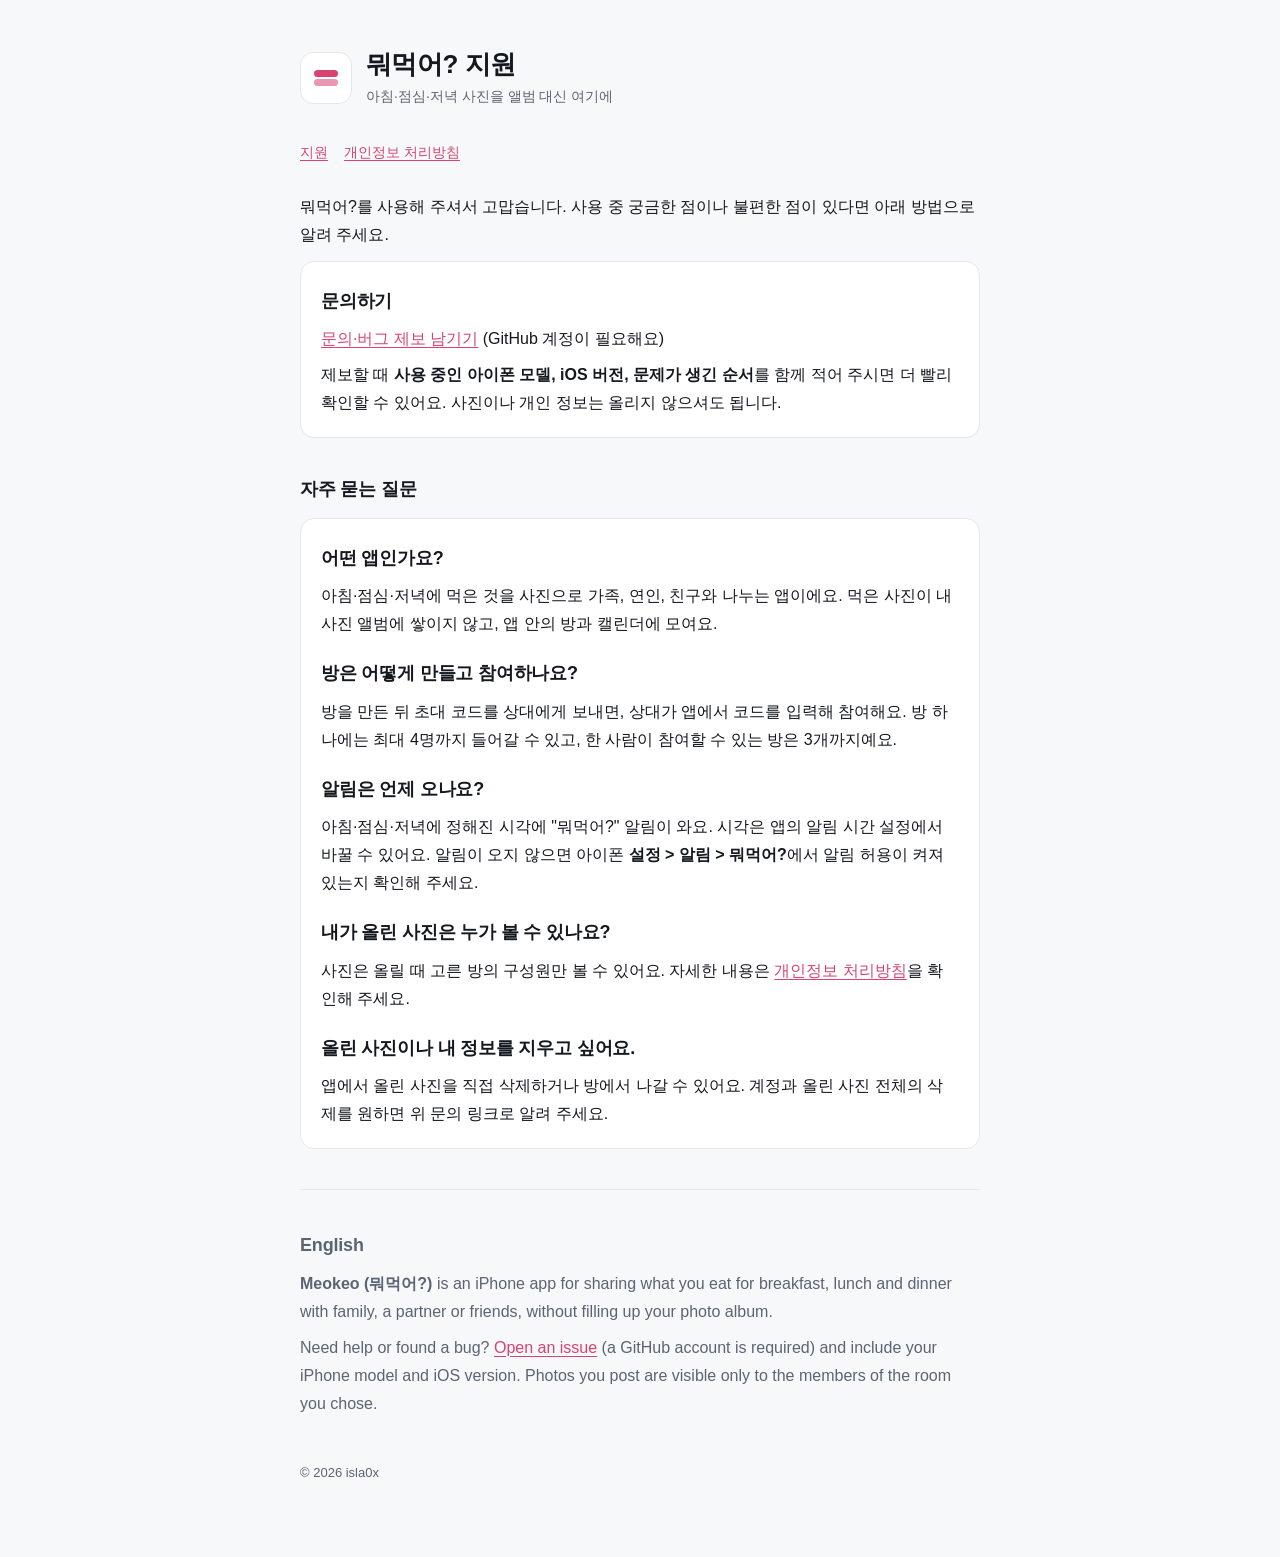
==== docs/index.html @ e776bd23 "지원·개인정보 처리방침 페이지 추가 (docs/) Co-Authored-By: Claude Sonnet 5.5 <noreply@anthropic.com> Claude-Session" ====
<!doctype html>
<html lang="ko">
<head>
<meta charset="utf-8">
<meta name="viewport" content="width=device-width,initial-scale=1">
<title>뭐먹어? 지원 · Meokeo Support</title>
<meta name="description" content="뭐먹어? 앱의 사용법과 문의 방법을 안내합니다.">
<link rel="stylesheet" href="style.css">
</head>
<body>
<div class="wrap">
  <header>
    <div class="mark" aria-hidden="true"><div><i></i><i></i></div></div>
    <div>
      <h1>뭐먹어? 지원</h1>
      <p class="sub">아침·점심·저녁 사진을 앨범 대신 여기에</p>
    </div>
  </header>
  <nav><a href="./">지원</a><a href="privacy.html">개인정보 처리방침</a></nav>

  <p>뭐먹어?를 사용해 주셔서 고맙습니다. 사용 중 궁금한 점이나 불편한 점이 있다면 아래 방법으로 알려 주세요.</p>

  <div class="card">
    <h2>문의하기</h2>
    <p><a href="https://github.com/isla0x/meokeo/issues/new">문의·버그 제보 남기기</a> (GitHub 계정이 필요해요)</p>
    <p>제보할 때 <strong>사용 중인 아이폰 모델, iOS 버전, 문제가 생긴 순서</strong>를 함께 적어 주시면 더 빨리 확인할 수 있어요. 사진이나 개인 정보는 올리지 않으셔도 됩니다.</p>
  </div>

  <h2>자주 묻는 질문</h2>

  <div class="card">
    <h2>어떤 앱인가요?</h2>
    <p>아침·점심·저녁에 먹은 것을 사진으로 가족, 연인, 친구와 나누는 앱이에요. 먹은 사진이 내 사진 앨범에 쌓이지 않고, 앱 안의 방과 캘린더에 모여요.</p>

    <h2>방은 어떻게 만들고 참여하나요?</h2>
    <p>방을 만든 뒤 초대 코드를 상대에게 보내면, 상대가 앱에서 코드를 입력해 참여해요. 방 하나에는 최대 4명까지 들어갈 수 있고, 한 사람이 참여할 수 있는 방은 3개까지예요.</p>

    <h2>알림은 언제 오나요?</h2>
    <p>아침·점심·저녁에 정해진 시각에 "뭐먹어?" 알림이 와요. 시각은 앱의 알림 시간 설정에서 바꿀 수 있어요. 알림이 오지 않으면 아이폰 <strong>설정 &gt; 알림 &gt; 뭐먹어?</strong>에서 알림 허용이 켜져 있는지 확인해 주세요.</p>

    <h2>내가 올린 사진은 누가 볼 수 있나요?</h2>
    <p>사진은 올릴 때 고른 방의 구성원만 볼 수 있어요. 자세한 내용은 <a href="privacy.html">개인정보 처리방침</a>을 확인해 주세요.</p>

    <h2>올린 사진이나 내 정보를 지우고 싶어요.</h2>
    <p>앱에서 올린 사진을 직접 삭제하거나 방에서 나갈 수 있어요. 계정과 올린 사진 전체의 삭제를 원하면 위 문의 링크로 알려 주세요.</p>
  </div>

  <hr>
  <section class="en" lang="en">
    <h2>English</h2>
    <p><strong>Meokeo (뭐먹어?)</strong> is an iPhone app for sharing what you eat for breakfast, lunch and dinner with family, a partner or friends, without filling up your photo album.</p>
    <p>Need help or found a bug? <a href="https://github.com/isla0x/meokeo/issues/new">Open an issue</a> (a GitHub account is required) and include your iPhone model and iOS version. Photos you post are visible only to the members of the room you chose.</p>
  </section>

  <footer>© 2026 isla0x</footer>
</div>
</body>
</html>
---- docs/style.css ----
:root{
  --bg:#f7f8fa; --card:#ffffff; --fg:#14181f; --muted:#5b6472; --line:#e3e7ee;
  --accent:#d6446f; --accent-soft:#fde6ee;
}
@media (prefers-color-scheme: dark){
  :root{ --bg:#0f1218; --card:#171b23; --fg:#eef1f6; --muted:#9aa4b4; --line:#272d38; --accent:#f58aa8; --accent-soft:#3a1c27; }
}
*{box-sizing:border-box}
html{-webkit-text-size-adjust:100%}
body{
  margin:0; background:var(--bg); color:var(--fg);
  font:16px/1.75 -apple-system,BlinkMacSystemFont,"Apple SD Gothic Neo","Pretendard","Noto Sans KR","Segoe UI",sans-serif;
}
.wrap{max-width:720px; margin:0 auto; padding:48px 20px 72px}
header{display:flex; align-items:center; gap:14px; margin-bottom:32px}
.mark{width:52px; height:52px; border-radius:13px; background:var(--card); border:1px solid var(--line); display:grid; place-items:center; flex:none}
.mark i{display:block; width:24px; height:7px; border-radius:7px; background:var(--accent); margin:2.5px 0}
.mark i + i{opacity:.55}
h1{font-size:26px; line-height:1.3; margin:0; letter-spacing:-.02em}
.sub{color:var(--muted); font-size:14px; margin:2px 0 0}
h2{font-size:18px; margin:36px 0 8px; letter-spacing:-.01em}
p,li{margin:8px 0}
ul{padding-left:20px}
a{color:var(--accent); text-underline-offset:3px}
.card{background:var(--card); border:1px solid var(--line); border-radius:14px; padding:4px 20px 12px; margin-top:12px}
.card h2{margin-top:20px}
.note{background:var(--accent-soft); border-radius:12px; padding:14px 16px; margin:20px 0}
nav{display:flex; gap:16px; margin:0 0 28px; font-size:14px}
footer{margin-top:44px; color:var(--muted); font-size:13px}
.en{color:var(--muted)}
hr{border:0; border-top:1px solid var(--line); margin:40px 0}
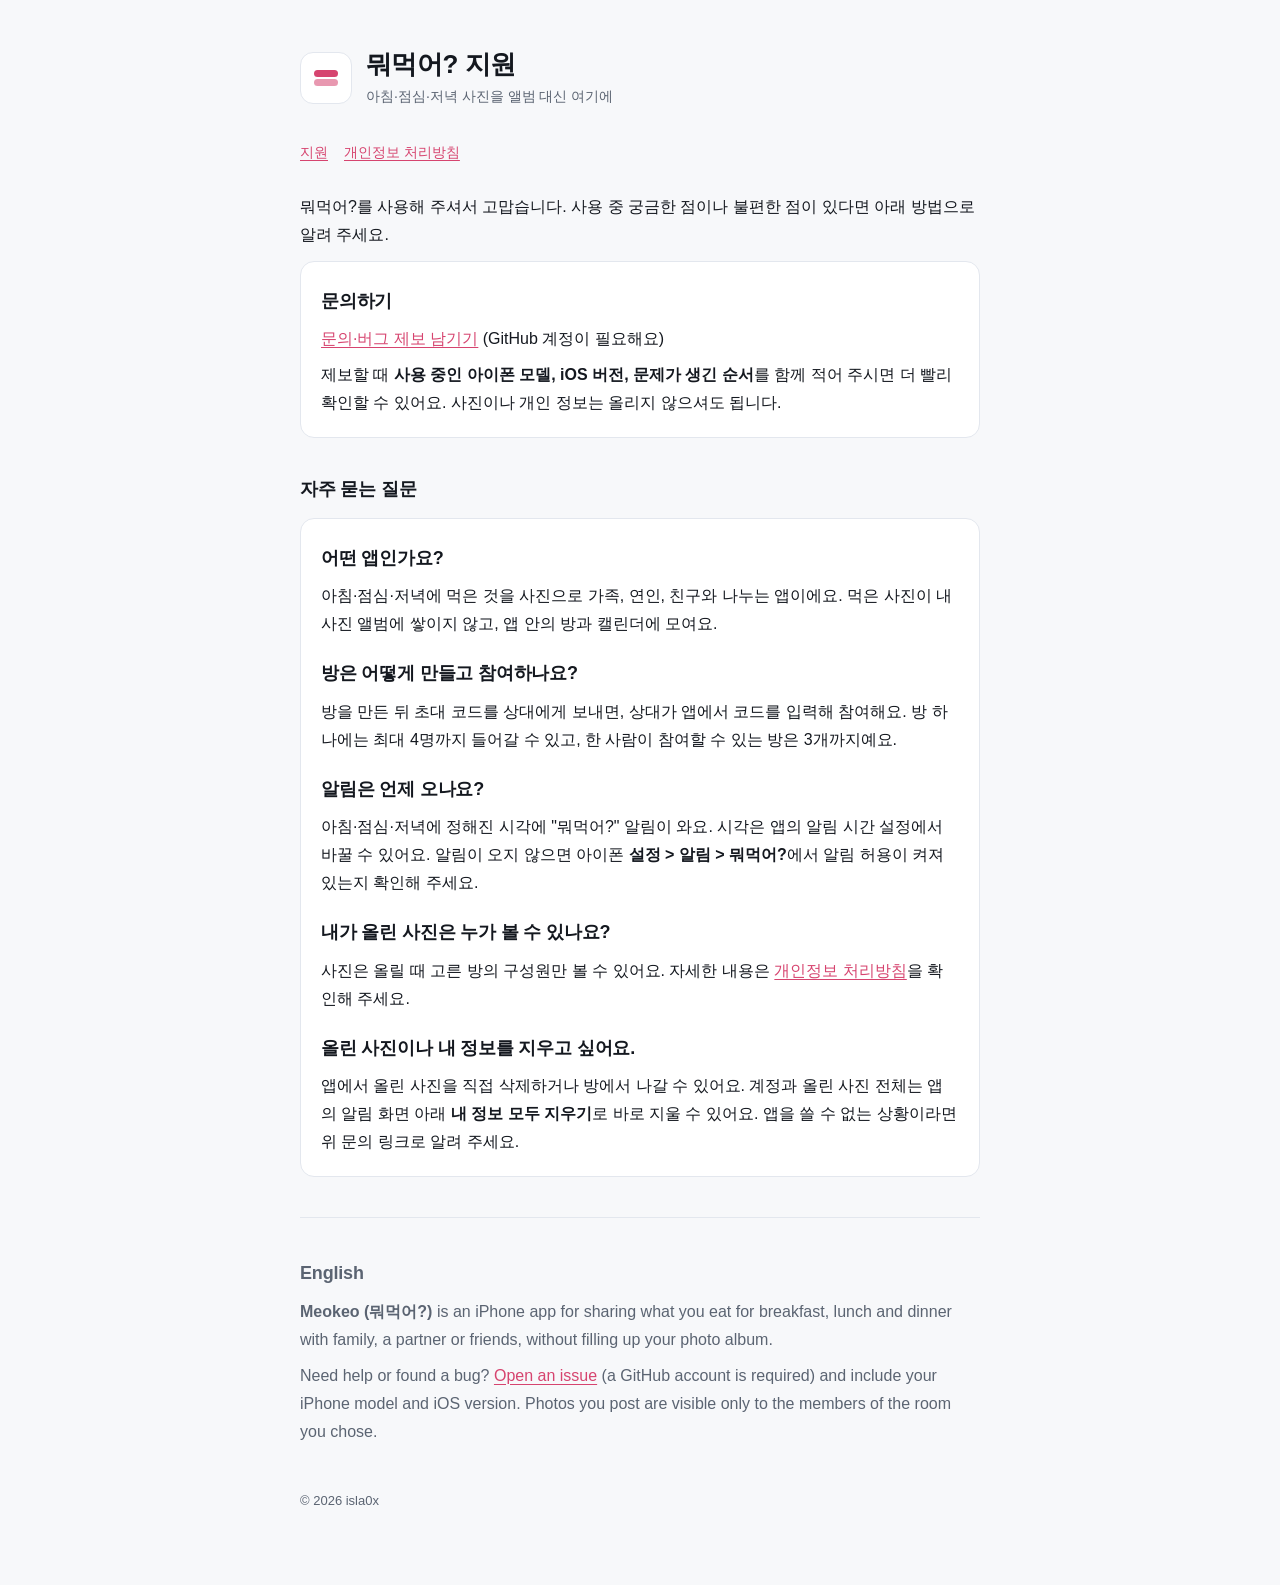
==== commit b3daf3aa: "앱 쓰는 중에도 알림 표시 + 지원 페이지 문구 [ios] Co-Authored-By: Claude Sonnet 5.5 <noreply@anthropic.com> Claude-Se" ====
--- a/docs/index.html
+++ b/docs/index.html
@@ -42,7 +42,7 @@
     <p>사진은 올릴 때 고른 방의 구성원만 볼 수 있어요. 자세한 내용은 <a href="privacy.html">개인정보 처리방침</a>을 확인해 주세요.</p>
 
     <h2>올린 사진이나 내 정보를 지우고 싶어요.</h2>
-    <p>앱에서 올린 사진을 직접 삭제하거나 방에서 나갈 수 있어요. 계정과 올린 사진 전체의 삭제를 원하면 위 문의 링크로 알려 주세요.</p>
+    <p>앱에서 올린 사진을 직접 삭제하거나 방에서 나갈 수 있어요. 계정과 올린 사진 전체는 앱의 알림 화면 아래 <strong>내 정보 모두 지우기</strong>로 바로 지울 수 있어요. 앱을 쓸 수 없는 상황이라면 위 문의 링크로 알려 주세요.</p>
   </div>
 
   <hr>
